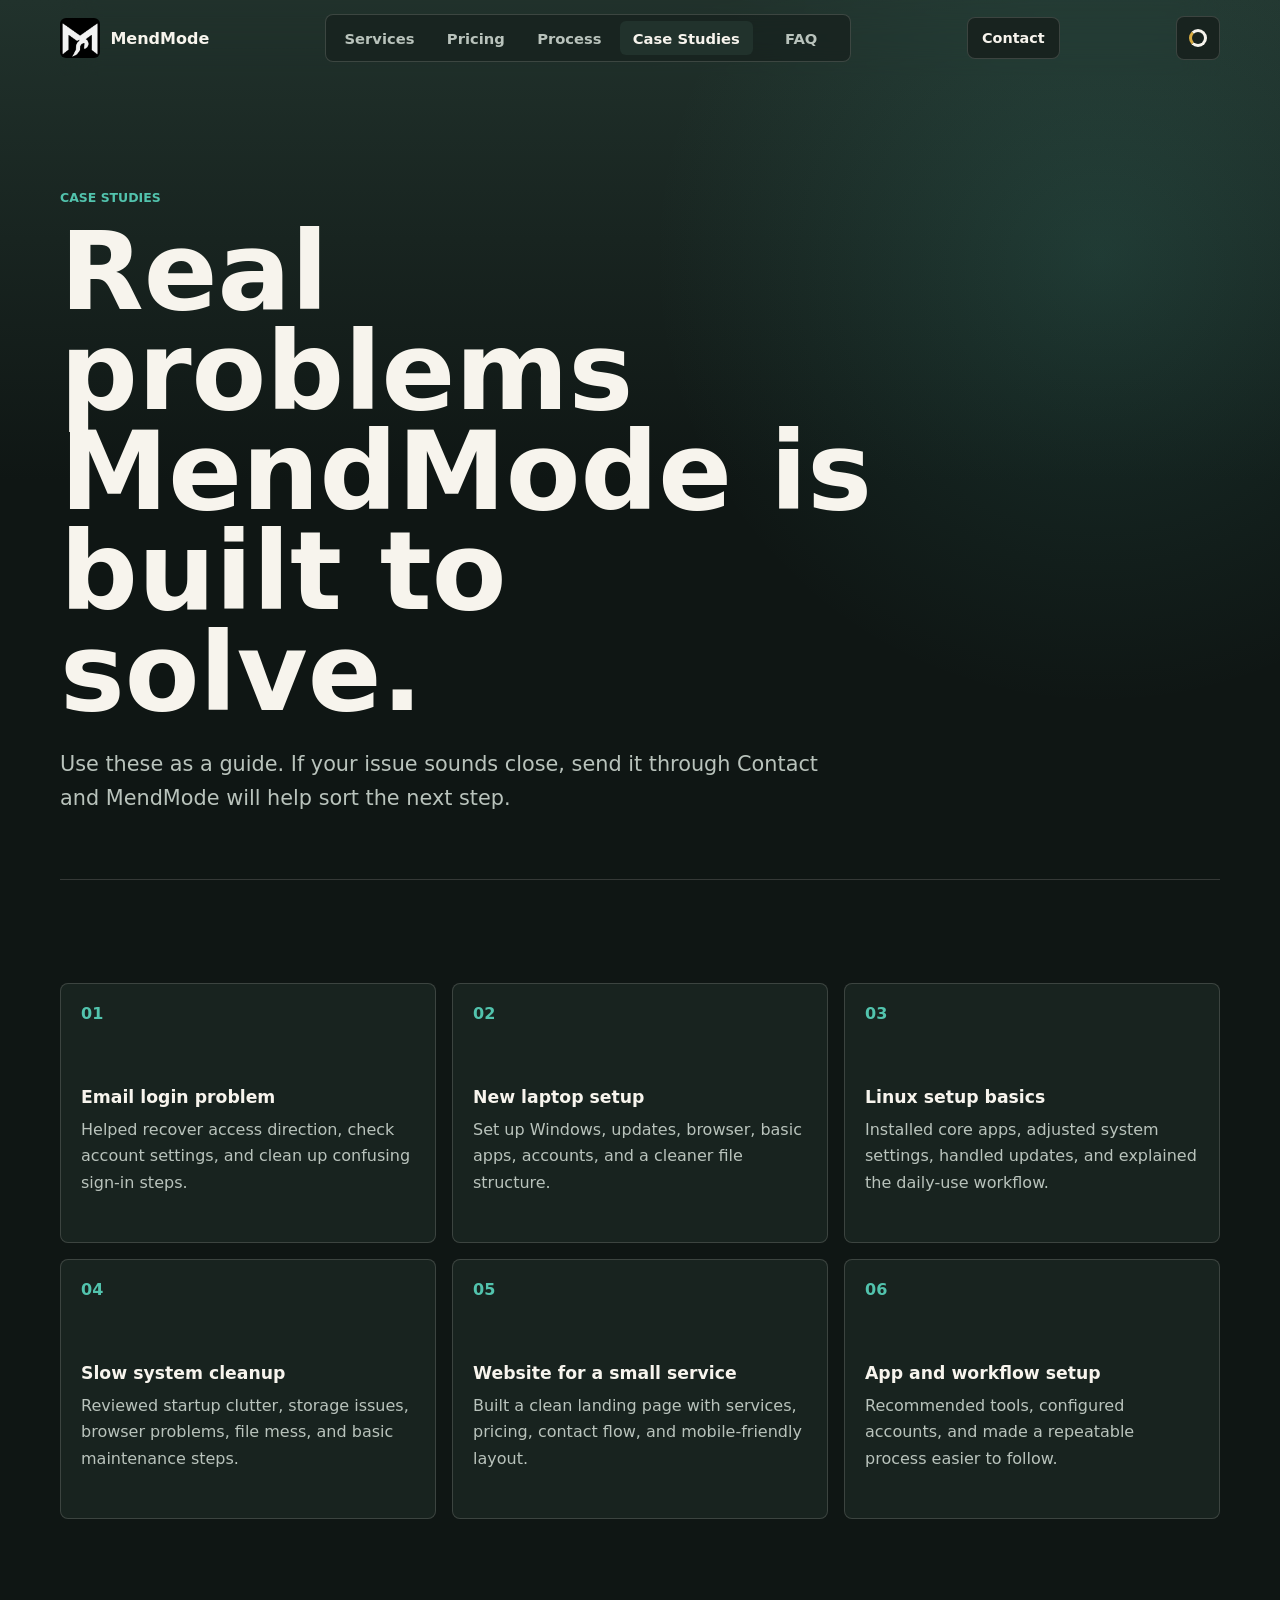
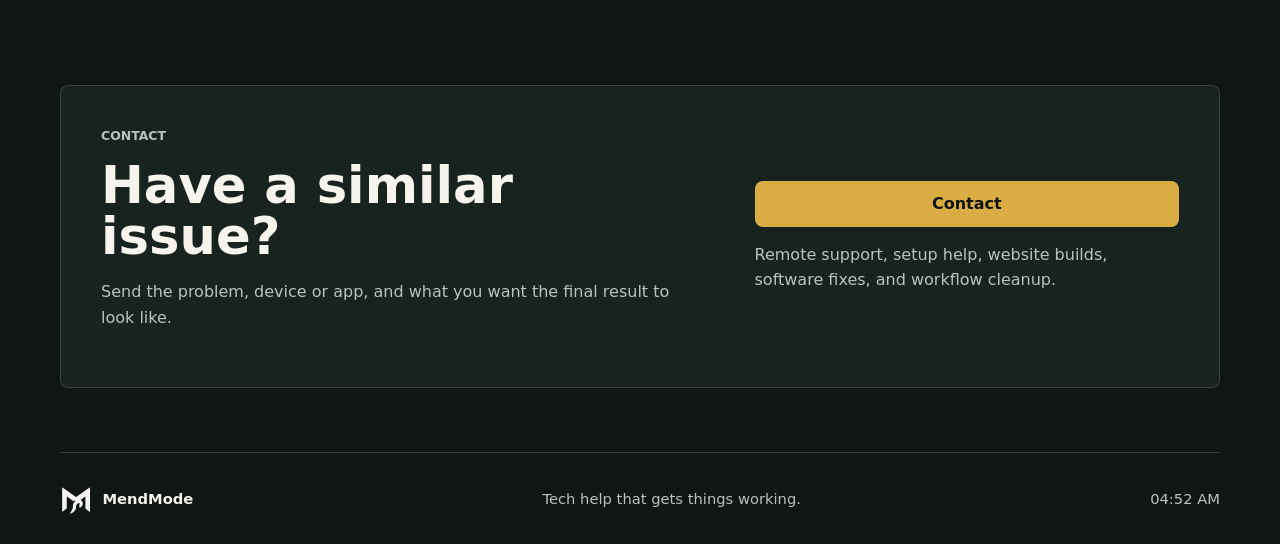
==== case-studies.html @ a818bddf "Rename examples to case studies" ====
<!doctype html>
<html lang="en">
  <head>
    <meta charset="utf-8">
    <meta name="viewport" content="width=device-width, initial-scale=1">
    <title>Case Studies | MendMode</title>
    <meta name="description" content="Case studies for technology, software, setup, and website problems MendMode can help with.">
    <link rel="icon" href="assets/mendmode-logo-mark.jpeg">
    <link rel="stylesheet" href="styles.css">
  </head>
  <body>
    <header class="site-header" aria-label="Primary">
      <a class="brand" href="/" aria-label="MendMode home">
        <img src="assets/mendmode-logo-mark.jpeg" alt="" width="40" height="40">
        <span>MendMode</span>
      </a>
      <nav class="nav-links" aria-label="Site pages">
        <a href="/services">Services</a>
        <a href="/pricing">Pricing</a>
        <a href="/process">Process</a>
        <a href="/case-studies" aria-current="page">Case Studies</a>
        <a href="/faq">FAQ</a>
      </nav>
      <button class="header-cta contact-trigger" type="button">Contact</button>
      <button class="theme-button" type="button" aria-label="Change color theme" title="Change theme"><span aria-hidden="true"></span></button>
    </header>

    <main>
      <section class="page-hero" aria-labelledby="case-studies-title">
        <p class="eyebrow">Case studies</p>
        <h1 id="case-studies-title">Real problems MendMode is built to solve.</h1>
        <p class="lede">Use these as a guide. If your issue sounds close, send it through Contact and MendMode will help sort the next step.</p>
      </section>

      <section class="section">
        <div class="example-grid">
          <article>
            <span>01</span>
            <h3>Email login problem</h3>
            <p>Helped recover access direction, check account settings, and clean up confusing sign-in steps.</p>
          </article>
          <article>
            <span>02</span>
            <h3>New laptop setup</h3>
            <p>Set up Windows, updates, browser, basic apps, accounts, and a cleaner file structure.</p>
          </article>
          <article>
            <span>03</span>
            <h3>Linux setup basics</h3>
            <p>Installed core apps, adjusted system settings, handled updates, and explained the daily-use workflow.</p>
          </article>
          <article>
            <span>04</span>
            <h3>Slow system cleanup</h3>
            <p>Reviewed startup clutter, storage issues, browser problems, file mess, and basic maintenance steps.</p>
          </article>
          <article>
            <span>05</span>
            <h3>Website for a small service</h3>
            <p>Built a clean landing page with services, pricing, contact flow, and mobile-friendly layout.</p>
          </article>
          <article>
            <span>06</span>
            <h3>App and workflow setup</h3>
            <p>Recommended tools, configured accounts, and made a repeatable process easier to follow.</p>
          </article>
        </div>
      </section>

      <section class="contact" aria-labelledby="contact-title">
        <div>
          <p class="eyebrow">Contact</p>
          <h2 id="contact-title">Have a similar issue?</h2>
          <p>Send the problem, device or app, and what you want the final result to look like.</p>
        </div>
        <div class="contact-panel">
          <button class="button primary contact-trigger" type="button">Contact</button>
          <span>Remote support, setup help, website builds, software fixes, and workflow cleanup.</span>
        </div>
      </section>
    </main>

    <div class="modal-backdrop" id="contact-modal" role="dialog" aria-modal="true" aria-labelledby="contact-modal-title" hidden>
      <div class="modal-card">
        <button class="modal-close" type="button" aria-label="Close contact options">×</button>
        <p class="eyebrow">Contact MendMode</p>
        <h2 id="contact-modal-title">Request help or book a time.</h2>
        <form class="contact-form">
          <label>
            Name
            <input name="name" type="text" autocomplete="name" placeholder="Your name" required>
          </label>
          <label>
            Device or app
            <input name="device" type="text" placeholder="Laptop, phone, Gmail, website..." required>
          </label>
          <label>
            Package
            <select name="package">
              <option>Not sure yet</option>
              <option>Quick Fix - from NGN 2,000</option>
              <option>Setup Help - from NGN 5,000</option>
              <option>Full Cleanup - from NGN 10,000</option>
              <option>Website Build - from NGN 25,000</option>
            </select>
          </label>
          <label>
            What is the problem?
            <textarea name="issue" rows="4" placeholder="Explain what is happening and what you already tried." required></textarea>
          </label>
          <div class="form-grid">
            <label>
              Preferred date
              <input name="date" type="date">
            </label>
            <label>
              Preferred time
              <input name="time" type="time">
            </label>
          </div>
          <label>
            How urgent is it?
            <select name="urgency">
              <option>Normal</option>
              <option>Today if possible</option>
              <option>Urgent</option>
            </select>
          </label>
          <div class="modal-actions">
            <button class="button primary" type="submit" data-send="email">Send Email</button>
            <button class="button secondary" type="submit" data-send="whatsapp">Send WhatsApp</button>
          </div>
        </form>
      </div>
    </div>

    <footer>
      <a class="brand footer-brand" href="/" aria-label="MendMode home">
        <img src="assets/mendmode-logo-mark.jpeg" alt="" width="32" height="32">
        <span>MendMode</span>
      </a>
      <span>Tech help that gets things working.</span>
      <span id="local-time" aria-live="polite"></span>
    </footer>

    <script src="script.js"></script>
  </body>
</html>
---- styles.css ----
:root {
  color-scheme: dark;
  --bg: #0f1614;
  --surface: #18231f;
  --surface-strong: #21322c;
  --text: #f7f4ed;
  --muted: #b9c3bc;
  --line: rgba(245, 241, 232, 0.16);
  --accent: #d9ad43;
  --accent-strong: #52c3ad;
  --accent-text: #10140f;
  --shadow: 0 24px 70px rgba(0, 0, 0, 0.34);
}

:root[data-theme="light"] {
  color-scheme: light;
  --bg: #f6f2ea;
  --surface: #ffffff;
  --surface-strong: #e6eee9;
  --text: #1d211a;
  --muted: #626756;
  --line: rgba(29, 33, 26, 0.14);
  --accent: #247c72;
  --accent-strong: #1b625a;
  --accent-text: #ffffff;
  --shadow: 0 24px 70px rgba(64, 58, 44, 0.16);
}

* {
  box-sizing: border-box;
}

html {
  scroll-behavior: smooth;
}

body {
  margin: 0;
  min-height: 100vh;
  background:
    radial-gradient(circle at 86% 12%, rgba(82, 195, 173, 0.15), transparent 28rem),
    linear-gradient(180deg, var(--surface-strong), var(--bg) 30rem);
  color: var(--text);
  font-family:
    Inter, ui-sans-serif, system-ui, -apple-system, BlinkMacSystemFont, "Segoe UI", sans-serif;
}

a {
  color: inherit;
}

.site-header,
main,
footer {
  width: min(1160px, calc(100% - 32px));
  margin: 0 auto;
}

.site-header {
  position: sticky;
  top: 0;
  z-index: 10;
  display: flex;
  align-items: center;
  justify-content: space-between;
  gap: 1rem;
  min-height: 76px;
  padding: 0.75rem 0;
  backdrop-filter: blur(18px);
}

.brand,
.nav-links,
.hero-actions,
.proof-strip,
.contact-panel,
footer {
  display: flex;
  align-items: center;
}

.brand {
  flex: 0 0 auto;
  gap: 0.65rem;
  text-decoration: none;
  font-weight: 900;
}

.brand img {
  width: 40px;
  height: 40px;
  border: 0;
  border-radius: 6px;
  object-fit: cover;
  mix-blend-mode: screen;
}

.nav-links {
  gap: 0.35rem;
  padding: 0.35rem;
  border: 1px solid var(--line);
  border-radius: 8px;
  background: color-mix(in srgb, var(--surface) 82%, transparent);
}

.nav-links a {
  min-width: 86px;
  padding: 0.55rem 0.8rem;
  border-radius: 6px;
  color: var(--muted);
  font-size: 0.92rem;
  font-weight: 750;
  text-align: center;
  text-decoration: none;
}

.nav-links a:hover {
  background: var(--surface-strong);
  color: var(--text);
}

.nav-links a[aria-current="page"] {
  background: var(--surface-strong);
  color: var(--text);
}

.header-cta {
  min-height: 42px;
  padding: 0.68rem 0.9rem;
  border: 1px solid var(--line);
  border-radius: 8px;
  background: var(--surface);
  color: var(--text);
  font: inherit;
  font-size: 0.9rem;
  font-weight: 850;
  text-decoration: none;
  cursor: pointer;
}

.theme-button {
  display: grid;
  flex: 0 0 auto;
  width: 44px;
  height: 44px;
  place-items: center;
  border: 1px solid var(--line);
  border-radius: 8px;
  background: var(--surface);
  color: var(--text);
  cursor: pointer;
}

.theme-button span {
  width: 18px;
  height: 18px;
  border: 3px solid currentColor;
  border-left-color: var(--accent);
  border-radius: 50%;
}

.hero {
  display: grid;
  grid-template-columns: minmax(0, 0.92fr) minmax(320px, 1fr);
  gap: clamp(2rem, 6vw, 5rem);
  align-items: center;
  min-height: calc(100vh - 96px);
  padding: clamp(2rem, 5vw, 4.5rem) 0 4rem;
}

.page-hero {
  max-width: 860px;
  padding: clamp(4rem, 10vw, 7rem) 0 clamp(2.5rem, 6vw, 4rem);
}

.page-hero h1 {
  max-width: 11ch;
}

.hero-copy {
  max-width: 720px;
}

.eyebrow {
  margin: 0 0 0.85rem;
  color: var(--accent-strong);
  font-size: 0.78rem;
  font-weight: 900;
  letter-spacing: 0;
  text-transform: uppercase;
}

h1,
h2,
h3,
p {
  overflow-wrap: anywhere;
}

h1 {
  margin: 0;
  max-width: 10ch;
  font-size: clamp(3.3rem, 8.5vw, 6.8rem);
  line-height: 0.92;
  letter-spacing: 0;
}

h2 {
  margin: 0;
  font-size: clamp(2rem, 4vw, 3.4rem);
  line-height: 1;
  letter-spacing: 0;
}

h3 {
  margin: 0 0 0.65rem;
  font-size: 1.08rem;
  letter-spacing: 0;
}

p {
  line-height: 1.65;
}

.lede {
  max-width: 58ch;
  margin: 1.5rem 0 0;
  color: var(--muted);
  font-size: clamp(1.05rem, 1.8vw, 1.3rem);
}

.hero-actions {
  flex-wrap: wrap;
  gap: 0.8rem;
  margin-top: 2rem;
}

.button {
  display: inline-flex;
  align-items: center;
  justify-content: center;
  min-height: 46px;
  padding: 0.8rem 1rem;
  border: 1px solid var(--line);
  border-radius: 8px;
  font: inherit;
  font-weight: 850;
  text-align: center;
  text-decoration: none;
  cursor: pointer;
}

.button.primary {
  border-color: transparent;
  background: var(--accent);
  color: var(--accent-text);
}

.button.secondary {
  background: var(--surface);
  color: var(--text);
}

.visual-wrap {
  position: relative;
  justify-self: end;
  width: min(100%, 580px);
  aspect-ratio: 1.12 / 1;
}

.hero-visual {
  width: 100%;
  height: 100%;
  border: 1px solid var(--line);
  border-radius: 8px;
  box-shadow: var(--shadow);
  object-fit: contain;
  background: color-mix(in srgb, var(--surface) 72%, transparent);
}

.status-panel {
  position: absolute;
  right: 1rem;
  bottom: 1rem;
  display: flex;
  align-items: center;
  gap: 0.6rem;
  max-width: calc(100% - 2rem);
  padding: 0.75rem 0.85rem;
  border: 1px solid var(--line);
  border-radius: 8px;
  background: color-mix(in srgb, var(--surface) 90%, transparent);
  box-shadow: var(--shadow);
  color: var(--text);
  font-size: 0.92rem;
  font-weight: 850;
}

.status-dot {
  flex: 0 0 auto;
  width: 10px;
  height: 10px;
  border-radius: 50%;
  background: #36d47f;
  box-shadow: 0 0 0 5px rgba(54, 212, 127, 0.16);
}

.proof-strip {
  justify-content: space-between;
  gap: 1rem;
  margin-bottom: clamp(2rem, 6vw, 4rem);
  padding: 1rem;
  border: 1px solid var(--line);
  border-radius: 8px;
  background: color-mix(in srgb, var(--surface) 84%, transparent);
}

.proof-strip div {
  flex: 1;
  min-width: 0;
  padding: 0.6rem;
}

.proof-strip strong,
.proof-strip span {
  display: block;
}

.proof-strip strong {
  margin-bottom: 0.35rem;
  font-size: 1rem;
}

.proof-strip span {
  color: var(--muted);
  font-size: 0.92rem;
  line-height: 1.45;
}

.section {
  padding: clamp(3.5rem, 8vw, 6.5rem) 0;
  border-top: 1px solid var(--line);
}

.overview-grid {
  display: grid;
  grid-template-columns: repeat(5, minmax(0, 1fr));
  gap: 1rem;
}

.overview-card {
  min-height: 250px;
  padding: 1.25rem;
  border: 1px solid var(--line);
  border-radius: 8px;
  background: var(--surface);
  text-decoration: none;
}

.overview-card span {
  display: inline-block;
  margin-bottom: 4rem;
  color: var(--accent-strong);
  font-weight: 900;
}

.overview-card p {
  margin: 0;
  color: var(--muted);
}

.overview-card:hover {
  border-color: color-mix(in srgb, var(--accent-strong) 55%, var(--line));
}

.split,
.section-heading,
.promise {
  display: grid;
  grid-template-columns: minmax(230px, 0.78fr) minmax(0, 1fr);
  gap: clamp(1.5rem, 5vw, 4rem);
}

.section-heading {
  align-items: end;
  margin-bottom: 1.5rem;
}

.section-heading > p,
.promise > p {
  margin: 0;
  color: var(--muted);
}

.service-grid,
.process-grid,
.pricing-grid {
  display: grid;
  grid-template-columns: repeat(3, minmax(0, 1fr));
  gap: 1rem;
}

.service-grid {
  grid-template-columns: repeat(2, minmax(0, 1fr));
}

.service-card,
.process-grid article,
.price-card {
  min-height: 100%;
  padding: 1.25rem;
  border: 1px solid var(--line);
  border-radius: 8px;
  background: var(--surface);
}

.service-card img {
  display: block;
  width: 100%;
  aspect-ratio: 16 / 10;
  margin-bottom: 1.15rem;
  border: 1px solid var(--line);
  border-radius: 8px;
  object-fit: cover;
  background: var(--surface-strong);
}

.service-card p,
.process-grid p,
.price-card p {
  margin: 0;
  color: var(--muted);
}

.issue-section {
  padding-bottom: clamp(3rem, 7vw, 5rem);
}

.issue-list {
  display: flex;
  flex-wrap: wrap;
  gap: 0.75rem;
}

.issue-list span {
  padding: 0.72rem 0.85rem;
  border: 1px solid var(--line);
  border-radius: 8px;
  background: color-mix(in srgb, var(--surface) 78%, transparent);
  color: var(--text);
  font-weight: 760;
}

.process-grid article {
  min-height: 250px;
}

.process-grid span {
  display: inline-block;
  margin-bottom: 4rem;
  color: var(--accent-strong);
  font-weight: 900;
}

.price-card {
  display: flex;
  flex-direction: column;
  gap: 1.25rem;
  justify-content: space-between;
  min-height: 390px;
}

.currency-panel {
  display: grid;
  grid-template-columns: minmax(0, 1fr) auto;
  gap: 1.5rem;
  align-items: end;
  margin-bottom: 1.5rem;
  padding: 1.25rem;
  border: 1px solid var(--line);
  border-radius: 8px;
  background: color-mix(in srgb, var(--surface) 84%, transparent);
}

.currency-panel h2 {
  margin-bottom: 0.8rem;
  font-size: clamp(1.6rem, 3vw, 2.35rem);
}

.currency-panel p:not(.eyebrow) {
  margin: 0;
  color: var(--muted);
}

.currency-toggle {
  display: flex;
  gap: 0.35rem;
  padding: 0.35rem;
  border: 1px solid var(--line);
  border-radius: 8px;
  background: var(--surface);
}

.currency-option {
  min-width: 72px;
  min-height: 42px;
  border: 0;
  border-radius: 6px;
  background: transparent;
  color: var(--muted);
  font: inherit;
  font-weight: 850;
  cursor: pointer;
}

.currency-option.active {
  background: var(--accent);
  color: var(--accent-text);
}

.price-card.featured {
  border-color: color-mix(in srgb, var(--accent) 70%, var(--line));
  background:
    linear-gradient(180deg, color-mix(in srgb, var(--accent) 10%, transparent), transparent 46%),
    var(--surface);
}

.price-label {
  margin-bottom: 0.65rem;
  color: var(--accent-strong) !important;
  font-size: 0.78rem;
  font-weight: 900;
  text-transform: uppercase;
}

.price {
  margin-bottom: 1rem !important;
  color: var(--text) !important;
  font-size: clamp(1.7rem, 4vw, 2.5rem);
  font-weight: 900;
  line-height: 1;
}

.price-card ul {
  display: grid;
  gap: 0.65rem;
  margin: 0;
  padding: 0;
  color: var(--text);
  list-style: none;
}

.price-card li {
  position: relative;
  padding-left: 1.35rem;
  color: var(--muted);
  line-height: 1.45;
}

.price-card li::before {
  position: absolute;
  top: 0.3rem;
  left: 0;
  width: 0.55rem;
  height: 0.3rem;
  border-bottom: 2px solid var(--accent-strong);
  border-left: 2px solid var(--accent-strong);
  content: "";
  transform: rotate(-45deg);
}

.faq-list {
  display: grid;
  gap: 0.8rem;
}

.faq-list details {
  border: 1px solid var(--line);
  border-radius: 8px;
  background: var(--surface);
}

.faq-list summary {
  cursor: pointer;
  padding: 1.1rem 1.25rem;
  color: var(--text);
  font-weight: 850;
}

.faq-list details[open] summary {
  border-bottom: 1px solid var(--line);
}

.faq-list p {
  margin: 0;
  padding: 1rem 1.25rem 1.25rem;
  color: var(--muted);
}

.example-grid {
  display: grid;
  grid-template-columns: repeat(3, minmax(0, 1fr));
  gap: 1rem;
}

.example-grid article {
  min-height: 260px;
  padding: 1.25rem;
  border: 1px solid var(--line);
  border-radius: 8px;
  background: var(--surface);
}

.example-grid span {
  display: inline-block;
  margin-bottom: 4rem;
  color: var(--accent-strong);
  font-weight: 900;
}

.example-grid p {
  margin: 0;
  color: var(--muted);
}

.promise {
  align-items: start;
}

.contact {
  display: grid;
  grid-template-columns: minmax(0, 1fr) minmax(280px, 0.72fr);
  gap: clamp(1.5rem, 5vw, 4rem);
  margin: clamp(2rem, 6vw, 4rem) 0;
  padding: clamp(1.5rem, 4vw, 2.5rem);
  border: 1px solid var(--line);
  border-radius: 8px;
  background: var(--surface);
}

.contact h2 {
  max-width: 14ch;
}

.contact p {
  max-width: 58ch;
  color: var(--muted);
}

.contact-panel {
  flex-direction: column;
  align-items: stretch;
  justify-content: center;
  gap: 1rem;
}

.contact-panel span {
  color: var(--muted);
  line-height: 1.55;
}

footer {
  justify-content: space-between;
  gap: 1rem;
  min-height: 92px;
  border-top: 1px solid var(--line);
  color: var(--muted);
  font-size: 0.92rem;
}

.footer-brand {
  color: var(--text);
}

.footer-brand img {
  width: 32px;
  height: 32px;
}

:root[data-theme="light"] .brand img {
  filter: invert(1);
  mix-blend-mode: multiply;
}

.modal-backdrop {
  position: fixed;
  inset: 0;
  z-index: 100;
  display: grid;
  place-items: center;
  padding: 1rem;
  background: rgba(6, 10, 9, 0.68);
  backdrop-filter: blur(10px);
}

.modal-backdrop[hidden] {
  display: none;
}

.modal-card {
  position: relative;
  width: min(100%, 560px);
  max-height: min(92vh, 760px);
  overflow-y: auto;
  padding: clamp(1.4rem, 4vw, 2rem);
  border: 1px solid var(--line);
  border-radius: 8px;
  background: var(--surface);
  box-shadow: var(--shadow);
}

.modal-card h2 {
  margin-bottom: 1rem;
  font-size: clamp(1.8rem, 5vw, 2.6rem);
}

.modal-card p:not(.eyebrow) {
  margin: 0;
  color: var(--muted);
}

.contact-form {
  display: grid;
  gap: 1rem;
  margin-top: 1.3rem;
}

.contact-form label {
  display: grid;
  gap: 0.45rem;
  color: var(--text);
  font-size: 0.92rem;
  font-weight: 800;
}

.contact-form input,
.contact-form textarea,
.contact-form select {
  width: 100%;
  border: 1px solid var(--line);
  border-radius: 8px;
  background: var(--surface-strong);
  color: var(--text);
  font: inherit;
  font-size: 0.95rem;
  line-height: 1.4;
}

.contact-form input,
.contact-form select {
  min-height: 44px;
  padding: 0.7rem 0.8rem;
}

.contact-form textarea {
  min-height: 112px;
  resize: vertical;
  padding: 0.8rem;
}

.contact-form input::placeholder,
.contact-form textarea::placeholder {
  color: color-mix(in srgb, var(--muted) 78%, transparent);
}

.contact-form input:focus,
.contact-form textarea:focus,
.contact-form select:focus {
  border-color: var(--accent-strong);
  outline: 2px solid color-mix(in srgb, var(--accent-strong) 24%, transparent);
}

.form-grid {
  display: grid;
  grid-template-columns: 1fr 1fr;
  gap: 0.8rem;
}

.modal-close {
  position: absolute;
  top: 0.9rem;
  right: 0.9rem;
  display: grid;
  width: 40px;
  height: 40px;
  place-items: center;
  border: 1px solid var(--line);
  border-radius: 8px;
  background: var(--surface-strong);
  color: var(--text);
  font: inherit;
  font-size: 1.4rem;
  line-height: 1;
  cursor: pointer;
}

.modal-actions {
  display: grid;
  grid-template-columns: 1fr 1fr;
  gap: 0.8rem;
  margin-top: 1.5rem;
}

@media (max-width: 900px) {
  .site-header {
    flex-wrap: wrap;
  }

  .nav-links {
    order: 4;
    width: 100%;
  }

  .nav-links a {
    flex: 1;
    min-width: 0;
  }

  .hero,
  .split,
  .section-heading,
  .promise,
  .contact {
    grid-template-columns: 1fr;
  }

  .hero {
    min-height: auto;
    padding-top: 2rem;
  }

  .visual-wrap {
    justify-self: stretch;
    width: 100%;
    max-height: 540px;
  }

  .proof-strip,
  .overview-grid,
  .example-grid,
  .service-grid,
  .process-grid,
  .pricing-grid,
  .currency-panel {
    grid-template-columns: 1fr;
  }

  .currency-toggle {
    width: 100%;
  }

  .currency-option {
    flex: 1;
  }

  .proof-strip {
    display: grid;
  }
}

@media (max-width: 520px) {
  main,
  .site-header,
  footer {
    width: min(100% - 24px, 1160px);
  }

  .header-cta {
    display: none;
  }

  h1 {
    font-size: clamp(3rem, 18vw, 4.8rem);
  }

  .hero-actions .button,
  .contact-panel .button {
    width: 100%;
  }

  .modal-actions {
    grid-template-columns: 1fr;
  }

  .form-grid {
    grid-template-columns: 1fr;
  }

  .status-panel {
    left: 0.75rem;
    right: 0.75rem;
    bottom: 0.75rem;
  }

  footer {
    flex-direction: column;
    align-items: flex-start;
    justify-content: center;
    padding: 1.25rem 0;
  }
}
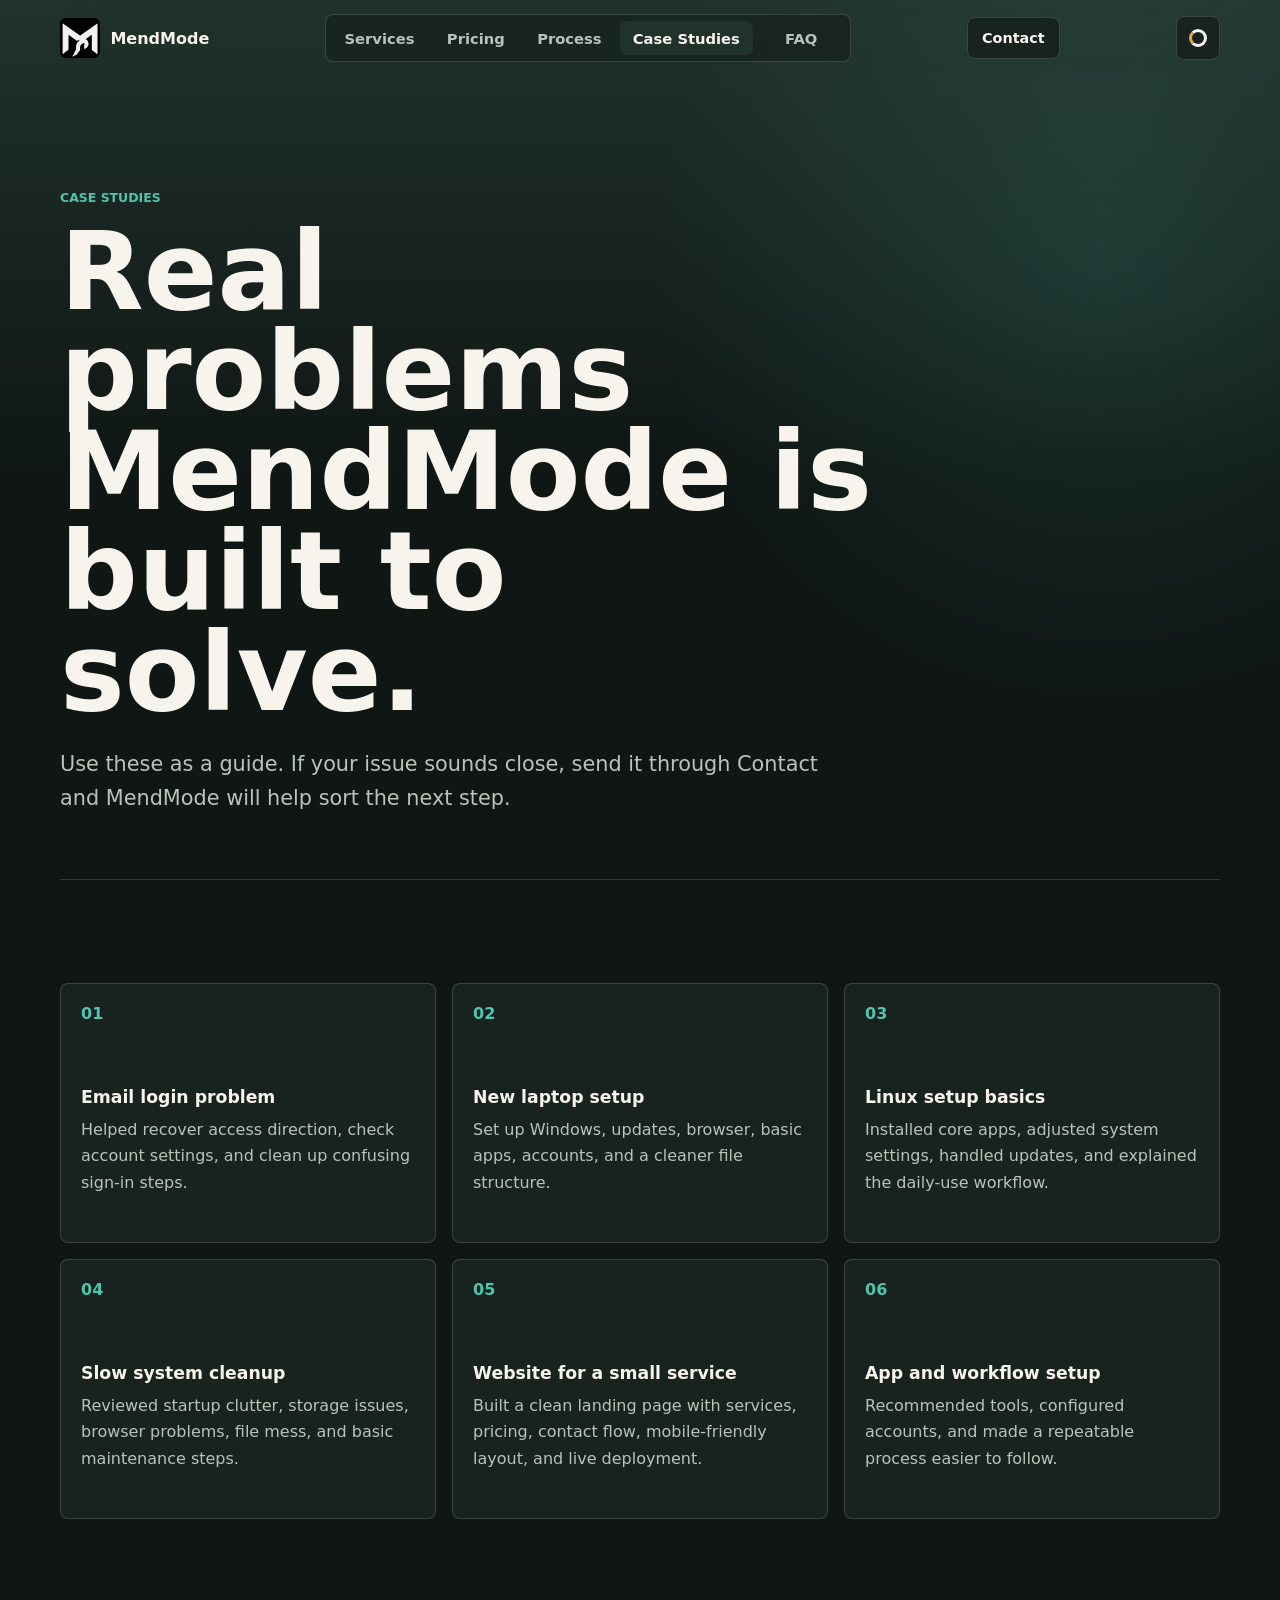
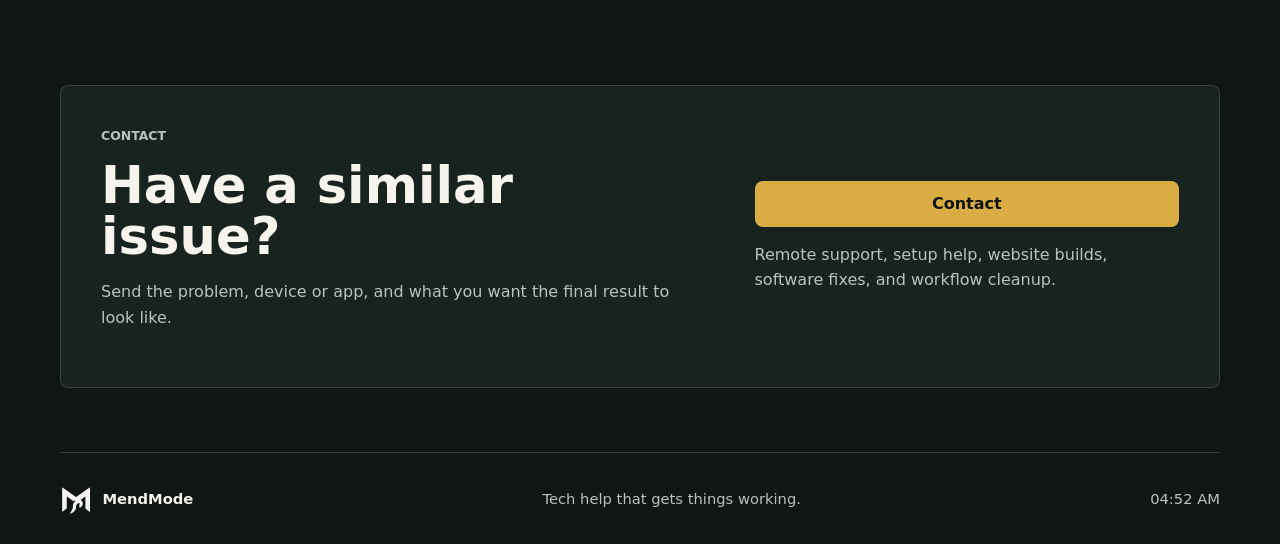
==== commit 05ba6dea: "Add website development page" ====
--- a/case-studies.html
+++ b/case-studies.html
@@ -57,7 +57,7 @@
           <article>
             <span>05</span>
             <h3>Website for a small service</h3>
-            <p>Built a clean landing page with services, pricing, contact flow, and mobile-friendly layout.</p>
+            <p>Built a clean landing page with services, pricing, contact flow, mobile-friendly layout, and live deployment.</p>
           </article>
           <article>
             <span>06</span>
--- a/styles.css
+++ b/styles.css
@@ -344,7 +344,7 @@
 
 .overview-grid {
   display: grid;
-  grid-template-columns: repeat(5, minmax(0, 1fr));
+  grid-template-columns: repeat(3, minmax(0, 1fr));
   gap: 1rem;
 }
 
@@ -371,6 +371,28 @@
 
 .overview-card:hover {
   border-color: color-mix(in srgb, var(--accent-strong) 55%, var(--line));
+}
+
+.notice-band {
+  margin-bottom: clamp(2rem, 6vw, 4rem);
+  padding: 1rem 1.25rem;
+  border: 1px solid var(--line);
+  border-radius: 8px;
+  background: color-mix(in srgb, var(--surface) 80%, transparent);
+}
+
+.notice-band strong,
+.notice-band span {
+  display: block;
+}
+
+.notice-band strong {
+  margin-bottom: 0.35rem;
+}
+
+.notice-band span {
+  color: var(--muted);
+  line-height: 1.55;
 }
 
 .split,
@@ -555,6 +577,20 @@
   padding-left: 1.35rem;
   color: var(--muted);
   line-height: 1.45;
+}
+
+.text-link {
+  display: inline-flex;
+  width: fit-content;
+  align-items: center;
+  gap: 0.35rem;
+  color: var(--accent-strong);
+  font-weight: 850;
+  text-decoration: none;
+}
+
+.text-link:hover {
+  text-decoration: underline;
 }
 
 .price-card li::before {
@@ -597,13 +633,15 @@
   color: var(--muted);
 }
 
-.example-grid {
+.example-grid,
+.build-grid {
   display: grid;
   grid-template-columns: repeat(3, minmax(0, 1fr));
   gap: 1rem;
 }
 
-.example-grid article {
+.example-grid article,
+.build-grid article {
   min-height: 260px;
   padding: 1.25rem;
   border: 1px solid var(--line);
@@ -611,14 +649,16 @@
   background: var(--surface);
 }
 
-.example-grid span {
+.example-grid span,
+.build-grid span {
   display: inline-block;
   margin-bottom: 4rem;
   color: var(--accent-strong);
   font-weight: 900;
 }
 
-.example-grid p {
+.example-grid p,
+.build-grid p {
   margin: 0;
   color: var(--muted);
 }
@@ -838,6 +878,7 @@
   .proof-strip,
   .overview-grid,
   .example-grid,
+  .build-grid,
   .service-grid,
   .process-grid,
   .pricing-grid,
